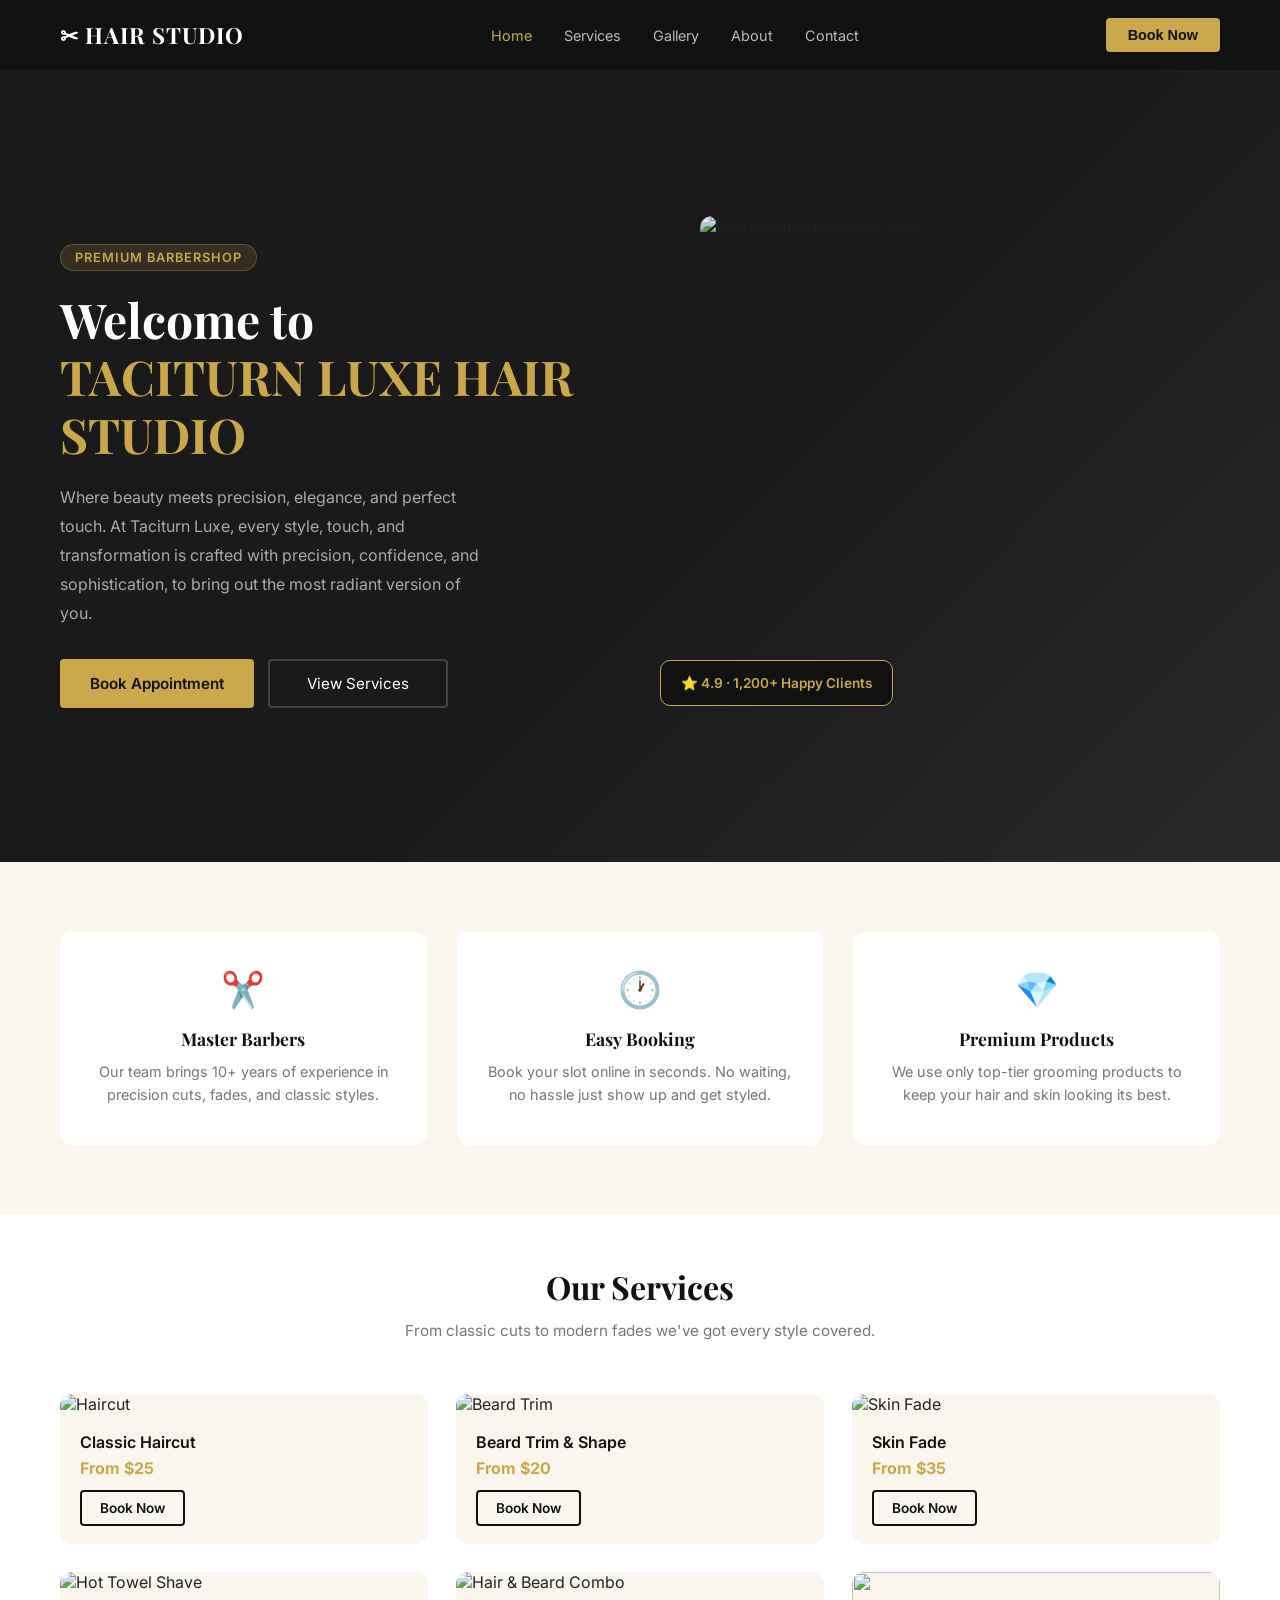
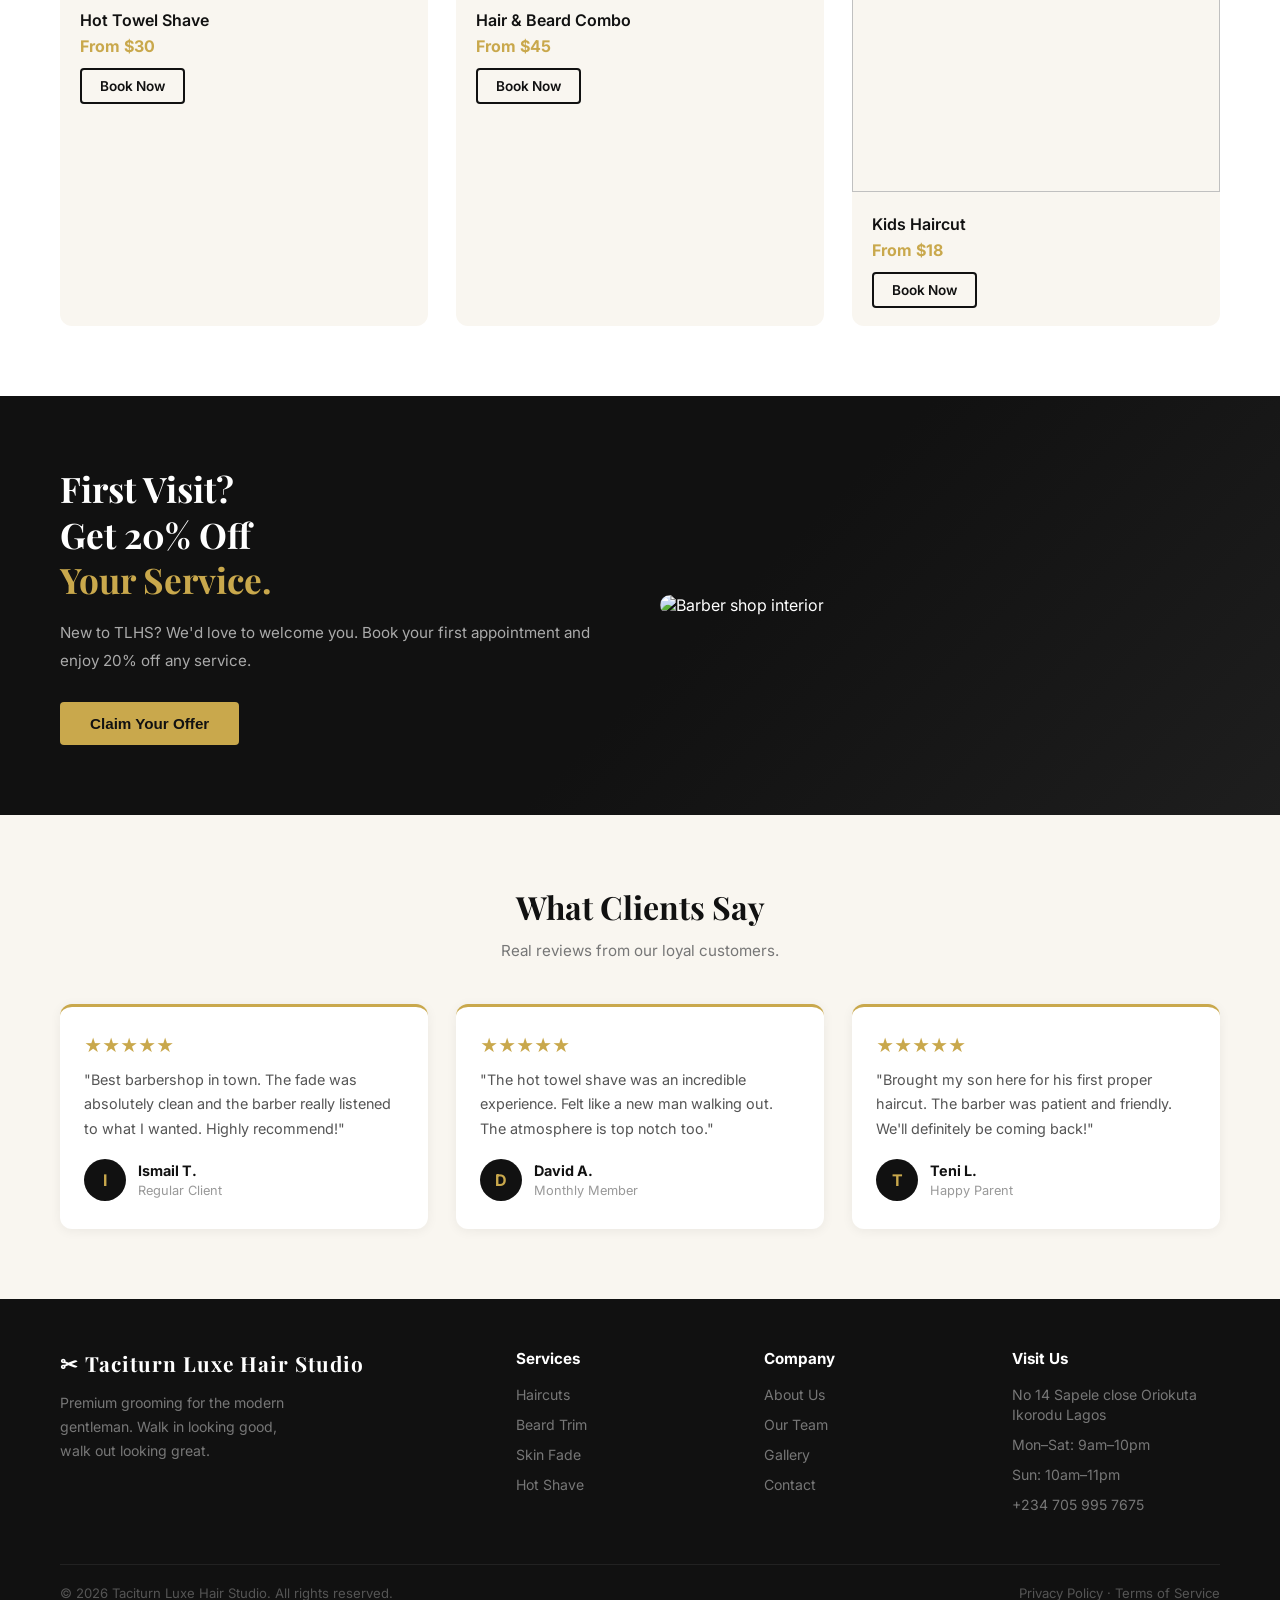
==== index.html @ 25822185 "Add files via upload" ====
<!DOCTYPE html>
<html lang="en">
<head>
  <meta charset="UTF-8" />
  <meta name="viewport" content="width=device-width, initial-scale=1.0" />
  <title>BarberCo — Premium Barbershop</title>
  <link rel="stylesheet" href="style.css" />
  <link href="https://fonts.googleapis.com/css2?family=Playfair+Display:wght@600;700&family=Inter:wght@400;500;600&display=swap" rel="stylesheet" />
</head>
<body>

  <!-- NAV -->
  <nav>
    <span class="logo">✂  HAIR STUDIO</span>
    <ul class="nav-links">
      <li><a href="index.html" class="active">Home</a></li>
      <li><a href="services.html">Services</a></li>
      <li><a href="gallery.html">Gallery</a></li>
      <li><a href="about.html">About</a></li>
      <li><a href="contact.html">Contact</a></li>
    </ul>
    <button class="nav-cta" onclick="location.href='contact.html'">Book Now</button>
    <button class="hamburger" id="hamburger" aria-label="Menu">
      <span></span><span></span><span></span>
    </button>
  </nav>
  <div class="mobile-nav" id="mobileNav">
    <a href="index.html" class="active">Home</a>
    <a href="services.html">Services</a>
    <a href="gallery.html">Gallery</a>
    <a href="about.html">About</a>
    <a href="contact.html">Contact</a>
    <a href="contact.html" class="mob-cta">Book Now ✂</a>
  </div>
  <script>
    const btn = document.getElementById('hamburger');
    const nav = document.getElementById('mobileNav');
    btn.addEventListener('click', () => { btn.classList.toggle('open'); nav.classList.toggle('open'); });
  </script>

  <!-- HERO -->
  <section class="hero">
    <div class="hero-text">
      <span class="hero-tag">Premium Barbershop</span>
      <h1>Welcome to<br><span>TACITURN LUXE HAIR STUDIO</span></h1>
      <p>Where beauty meets precision, elegance, and perfect touch. At Taciturn Luxe,  every style, touch, and transformation is crafted with precision, confidence, and sophistication, to bring out the most radiant version of you.</p>
      <div class="hero-btns">
        <a href="contact.html" class="btn-primary">Book Appointment</a>
        <a href="services.html" class="btn-ghost">View Services</a>
      </div>
    </div>
    <div class="hero-image">
      <img
        src="https://images.unsplash.com/photo-1503951914875-452162b0f3f1?w=700&q=80"
        alt="Professional barber at work"
      />
      <div class="hero-badge">⭐ 4.9 · 1,200+ Happy Clients</div>
    </div>
  </section>

  <!-- FEATURES -->
  <section class="features">
    <div class="feature-card">
      <div class="feature-icon">✂️</div>
      <h3>Master Barbers</h3>
      <p>Our team brings 10+ years of experience in precision cuts, fades, and classic styles.</p>
    </div>
    <div class="feature-card">
      <div class="feature-icon">🕐</div>
      <h3>Easy Booking</h3>
      <p>Book your slot online in seconds. No waiting, no hassle  just show up and get styled.</p>
    </div>
    <div class="feature-card">
      <div class="feature-icon">💎</div>
      <h3>Premium Products</h3>
      <p>We use only top-tier grooming products to keep your hair and skin looking its best.</p>
    </div>
  </section>

  <!-- SERVICES -->
  <div class="section-title">
    <h2>Our Services</h2>
    <p>From classic cuts to modern fades we've got every style covered.</p>
  </div>

  <section class="products">
    <div class="product-card">
      <img src="https://images.unsplash.com/photo-1599351431202-1e0f0137899a?w=500&q=80" alt="Haircut" />
      <div class="product-info">
        <h4>Classic Haircut</h4>
        <div class="price">From $25</div>
        <a href="contact.html" class="btn-outline">Book Now</a>
      </div>
    </div>
    <div class="product-card">
      <img src="https://images.unsplash.com/photo-1621605815971-fbc98d665033?w=500&q=80" alt="Beard Trim" />
      <div class="product-info">
        <h4>Beard Trim & Shape</h4>
        <div class="price">From $20</div>
        <a href="contact.html" class="btn-outline">Book Now</a>
      </div>
    </div>
    <div class="product-card">
      <img src="https://images.unsplash.com/photo-1622286342621-4bd786c2447c?w=500&q=80" alt="Skin Fade" />
      <div class="product-info">
        <h4>Skin Fade</h4>
        <div class="price">From $35</div>
        <a href="contact.html" class="btn-outline">Book Now</a>
      </div>
    </div>
    <div class="product-card">
      <img src="https://images.unsplash.com/photo-1493256338651-d82f7acb2b38?w=500&q=80" alt="Hot Towel Shave" />
      <div class="product-info">
        <h4>Hot Towel Shave</h4>
        <div class="price">From $30</div>
        <a href="contact.html" class="btn-outline">Book Now</a>
      </div>
    </div>
    <div class="product-card">
      <img src="https://images.unsplash.com/photo-1605497788044-5a32c7078486?w=500&q=80" alt="Hair & Beard Combo" />
      <div class="product-info">
        <h4>Hair & Beard Combo</h4>
        <div class="price">From $45</div>
        <a href="contact.html" class="btn-outline">Book Now</a>
      </div>
    </div>
    <div class="product-card">
      <img src=".//images/kid are cut.jpg" />
      <div class="product-info">
        <h4>Kids Haircut</h4>
        <div class="price">From $18</div>
        <a href="contact.html" class="btn-outline">Book Now</a>
      </div>
    </div>
  </section>

  <!-- PROMO BANNER -->
  <section class="promo">
    <div class="promo-text">
      <h2>First Visit?<br>Get 20% Off<br><span>Your Service.</span></h2>
      <p>New to TLHS? We'd love to welcome you. Book your first appointment and enjoy 20% off any service.</p>
      <button class="btn-light">Claim Your Offer</button>
    </div>
    <div class="promo-image">
      <img
        src="https://images.unsplash.com/photo-1585747860715-2ba37e788b70?w=700&q=80"
        alt="Barber shop interior"
        />
    </div>
  </section>

  <!-- TESTIMONIALS -->
  <section class="testimonials">
    <div class="section-title" style="padding:0;">
      <h2>What Clients Say</h2>
      <p>Real reviews from our loyal customers.</p>
    </div>
    <div class="testimonials-grid">
      <div class="testimonial-card">
        <div class="stars">★★★★★</div>
        <p>"Best barbershop in town. The fade was absolutely clean and the barber really listened to what I wanted. Highly recommend!"</p>
        <div class="reviewer">
          <div class="reviewer-avatar">I</div>
          <div class="reviewer-info">
            <strong>Ismail T.</strong>
            <span>Regular Client</span>
          </div>
        </div>
      </div>
      <div class="testimonial-card">
        <div class="stars">★★★★★</div>
        <p>"The hot towel shave was an incredible experience. Felt like a new man walking out. The atmosphere is top notch too."</p>
        <div class="reviewer">
          <div class="reviewer-avatar">D</div>
          <div class="reviewer-info">
            <strong>David A.</strong>
            <span>Monthly Member</span>
          </div>
        </div>
      </div>
      <div class="testimonial-card">
        <div class="stars">★★★★★</div>
        <p>"Brought my son here for his first proper haircut. The barber was patient and friendly. We'll definitely be coming back!"</p>
        <div class="reviewer">
          <div class="reviewer-avatar">T</div>
          <div class="reviewer-info">
            <strong>Teni L.</strong>
            <span>Happy Parent</span>
          </div>
        </div>
      </div>
    </div>
  </section>

  <!-- FOOTER -->
  <footer>
    <div class="footer-grid">
      <div class="footer-brand">
        <span class="logo">✂ Taciturn Luxe Hair Studio</span>
        <p>Premium grooming for the modern gentleman. Walk in looking good, walk out looking great.</p>
      </div>
      <div>
        <h5>Services</h5>
        <ul>
          <li><a href="gallery-haircuts.html">Haircuts</a></li>
          <li><a href="gallery-beards.html">Beard Trim</a></li>
          <li><a href="gallery-fades.html">Skin Fade</a></li>
          <li><a href="services.html">Hot Shave</a></li>
        </ul>
      </div>
      <div>
        <h5>Company</h5>
        <ul>
          <li><a href="about.html">About Us</a></li>
          <li><a href="about.html">Our Team</a></li>
          <li><a href="gallery.html">Gallery</a></li>
          <li><a href="contact.html">Contact</a></li>
        </ul>
      </div>
      <div>
        <h5>Visit Us</h5>
        <ul>
          <li><a href="#">No 14 Sapele close Oriokuta Ikorodu  Lagos</a></li>
          <li><a href="#">Mon–Sat: 9am–10pm</a></li>
          <li><a href="#">Sun: 10am–11pm</a></li>
          <li><a href="#">+234 705 995 7675</a></li>
        </ul>
      </div>
    </div>
    <div class="footer-bottom">
      <span>© 2026 Taciturn Luxe Hair Studio. All rights reserved.</span>
      <span>Privacy Policy · Terms of Service</span>
    </div>
  </footer>

</body>
</html>
---- style.css ----
* {
  margin: 0;
  padding: 0;
  box-sizing: border-box;
}

body {
  font-family: 'Inter', sans-serif;
  color: #222;
  background: #fff;
}

h1, h2, h3 {
  font-family: 'Playfair Display', serif;
}

/* NAV */
nav {
  display: flex;
  align-items: center;
  justify-content: space-between;
  padding: 18px 60px;
  background: #111;
  position: sticky;
  top: 0;
  z-index: 100;
}

.logo {
  font-size: 1.4rem;
  font-weight: 700;
  color: #fff;
  letter-spacing: 1px;
  font-family: 'Playfair Display', serif;
}

.nav-links {
  display: flex;
  gap: 32px;
  list-style: none;
}

.nav-links a {
  color: #bbb;
  text-decoration: none;
  font-size: 0.9rem;
  transition: color 0.2s;
}

.nav-links a:hover, .nav-links a.active { color: #c9a84c; }

.nav-links li {
  position: relative;
}

.nav-links li.dropdown > a::after {
  content: " ▼";
  font-size: 0.75rem;
  margin-left: 4px;
}

.nav-links .dropdown {
  position: absolute;
  top: calc(100% + 8px);
  left: 0;
  background: #111;
  border-radius: 10px;
  padding: 10px 0;
  min-width: 220px;
  list-style: none;
  box-shadow: 0 18px 40px rgba(0,0,0,0.25);
  opacity: 0;
  visibility: hidden;
  transform: translateY(10px);
  transition: opacity 0.2s ease, transform 0.2s ease, visibility 0.2s;
  z-index: 200;
}

.nav-links li:hover > .dropdown,
.nav-links li:focus-within > .dropdown {
  opacity: 1;
  visibility: visible;
  transform: translateY(0);
}

.nav-links .dropdown li {
  width: 100%;
}

.nav-links .dropdown a {
  display: block;
  padding: 10px 18px;
  color: #bbb;
  white-space: nowrap;
  font-size: 0.9rem;
  transition: background 0.2s, color 0.2s;
}

.nav-links .dropdown a:hover {
  background: rgba(201,168,76,0.12);
  color: #fff;
}

.mobile-nav .mobile-sub-link {
  padding-left: 18px;
  font-size: 0.92rem;
  color: #ddd;
}

.mobile-nav .mobile-sub-link:hover {
  color: #fff;
}

.nav-cta {
  background: #c9a84c;
  color: #111;
  border: none;
  padding: 9px 22px;
  border-radius: 4px;
  cursor: pointer;
  font-size: 0.9rem;
  font-weight: 600;
  transition: background 0.2s;
}

.nav-cta:hover { background: #b8943e; }

/* HERO */
.hero {
  display: grid;
  grid-template-columns: 1fr 1fr;
  align-items: center;
  min-height: 88vh;
  padding: 60px 60px 40px;
  background: linear-gradient(135deg, #1a1a1a 55%, #2a2a2a 100%);
  gap: 40px;
}

.hero-tag {
  display: inline-block;
  background: rgba(201,168,76,0.15);
  color: #c9a84c;
  border: 1px solid rgba(201,168,76,0.3);
  padding: 5px 14px;
  border-radius: 20px;
  font-size: 0.8rem;
  font-weight: 600;
  letter-spacing: 1px;
  text-transform: uppercase;
  margin-bottom: 20px;
}

.hero-text h1 {
  font-size: 3rem;
  line-height: 1.2;
  color: #fff;
  margin-bottom: 20px;
}

.hero-text h1 span { color: #c9a84c; }

.hero-text p {
  color: #aaa;
  font-size: 1rem;
  max-width: 420px;
  margin-bottom: 32px;
  line-height: 1.8;
}

.hero-btns {
  display: flex;
  gap: 14px;
  flex-wrap: wrap;
}  

.hero-btns a {
  display: inline-flex;
  align-items: center;
  justify-content: center;
  text-decoration: none;
  min-width: 180px;
}

.btn-primary {
  background: #c9a84c;
  color: #111;
  padding: 13px 30px;
  border: none;
  border-radius: 4px;
  font-size: 0.95rem;
  font-weight: 600;
  cursor: pointer;
  transition: background 0.2s;
}

.btn-primary:hover { background: #b8943e; }

.btn-ghost {
  background: transparent;
  color: #fff;
  padding: 13px 30px;
  border: 2px solid #444;
  border-radius: 4px;
  font-size: 0.95rem;
  cursor: pointer;
  transition: border-color 0.2s, color 0.2s;
}

.btn-ghost:hover { border-color: #c9a84c; color: #c9a84c; }

.hero-image {
  position: relative;
  display: flex;
  justify-content: center;
  align-items: flex-end;
}

.hero-image img {
  width: 100%;
  max-width: 480px;
  border-radius: 12px;
  object-fit: cover;
  height: 520px;
  filter: brightness(0.92);
}

.hero-badge {
  position: absolute;
  bottom: 30px;
  left: 0;
  background: #111;
  border: 1px solid #c9a84c;
  border-radius: 10px;
  padding: 14px 20px;
  font-size: 0.85rem;
  color: #c9a84c;
  font-weight: 600;
}

/* FEATURES */
.features {
  display: grid;
  grid-template-columns: repeat(3, 1fr);
  gap: 30px;
  padding: 70px 60px;
  background: #f9f6f0;
}

.feature-card {
  text-align: center;
  padding: 36px 24px;
  border-radius: 12px;
  background: #fff;
  border-bottom: 3px solid transparent;
  transition: border-color 0.2s, box-shadow 0.2s, transform 3s ease;
}

.feature-card:hover {
  border-color: #c9a84c;
  box-shadow: 0 6px 24px rgba(0,0,0,0.08);
  transform: translateY(-5px);
}

.feature-icon {
  font-size: 2.2rem;
  margin-bottom: 16px;
}

.feature-card h3 {
  font-size: 1.1rem;
  color: #111;
  margin-bottom: 10px;
}

.feature-card p {
  color: #777;
  font-size: 0.9rem;
  line-height: 1.6;
}

/* SECTION TITLE */
.section-title {
  text-align: center;
  padding: 50px 60px 10px;
}

.section-title h2 {
  font-size: 2rem;
  color: #111;
  margin-bottom: 10px;
}

.section-title p {
  color: #777;
  font-size: 0.95rem;
  max-width: 500px;
  margin: 0 auto;
  line-height: 1.7;
}

/* SERVICES */
.products {
  display: grid;
  grid-template-columns: repeat(3, 1fr);
  gap: 28px;
  padding: 40px 60px 70px;
  background: #fff;
}

.product-card {
  border-radius: 12px;
  overflow: hidden;
  background: #f9f6f0;
  transition: transform 0.2s, box-shadow 0.2s;
}

.product-card:hover {
  transform: translateY(-4px);
  box-shadow: 0 8px 28px rgba(0,0,0,0.12);
}

.product-card img {
  width: 100%;
  height: 220px;
  object-fit: cover;
}

.product-info {
  padding: 18px 20px;
}

.product-info h4 {
  font-size: 1rem;
  color: #111;
  margin-bottom: 6px;
  font-weight: 600;
}

.product-info .price {
  color: #c9a84c;
  font-weight: 700;
  font-size: 1rem;
  margin-bottom: 12px;
}

.btn-outline {
  border: 2px solid #111;
  background: transparent;
  color: #111;
  padding: 8px 18px;
  border-radius: 4px;
  font-size: 0.85rem;
  font-weight: 600;
  cursor: pointer;
  transition: all 0.2s;
  text-decoration: none;
  display: inline-block;
}

.btn-outline:hover {
  background: #111;
  color: #fff;
  text-decoration: none;
}

/* PROMO BANNER */
.promo {
  display: grid;
  grid-template-columns: 1fr 1fr;
  align-items: center;
  gap: 40px;
  padding: 70px 60px;
  background: linear-gradient(135deg, #111 55%, #1e1e1e 100%);
  color: #fff;
}

.promo-text h2 {
  font-size: 2.2rem;
  margin-bottom: 16px;
  line-height: 1.3;
  color: #fff;
}

.promo-text h2 span { color: #c9a84c; }

.promo-text p {
  color: #aaa;
  font-size: 0.95rem;
  line-height: 1.8;
  margin-bottom: 28px;
}

.btn-light {
  background: #c9a84c;
  color: #111;
  padding: 13px 30px;
  border: none;
  border-radius: 4px;
  font-size: 0.95rem;
  font-weight: 600;
  cursor: pointer;
  transition: background 0.2s;
}

.btn-light:hover { background: #b8943e; }

.promo-image img {
  width: 100%;
  border-radius: 12px;
  object-fit: cover;
  max-height: 360px;
}

/* TESTIMONIALS */
.testimonials {
  padding: 70px 60px;
  background: #f9f6f0;
}

.testimonials-grid {
  display: grid;
  grid-template-columns: repeat(3, 1fr);
  gap: 28px;
  margin-top: 40px;
}

.testimonial-card {
  background: #fff;
  border-radius: 12px;
  padding: 28px 24px;
  box-shadow: 0 2px 12px rgba(0,0,0,0.06);
  border-top: 3px solid #c9a84c;
}

.stars { color: #c9a84c; font-size: 1.1rem; margin-bottom: 12px; }

.testimonial-card p {
  color: #555;
  font-size: 0.9rem;
  line-height: 1.7;
  margin-bottom: 18px;
}

.reviewer {
  display: flex;
  align-items: center;
  gap: 12px;
}

.reviewer-avatar {
  width: 42px;
  height: 42px;
  border-radius: 50%;
  background: #111;
  display: flex;
  align-items: center;
  justify-content: center;
  color: #c9a84c;
  font-weight: 700;
  font-size: 1rem;
}

.reviewer-info strong { display: block; font-size: 0.9rem; color: #111; }
.reviewer-info span { font-size: 0.8rem; color: #999; }

/* FOOTER */
footer {
  background: #111;
  color: #bbb;
  padding: 50px 60px 24px;
}

.footer-grid {
  display: grid;
  grid-template-columns: 2fr 1fr 1fr 1fr;
  gap: 40px;
  margin-bottom: 40px;
}

.footer-brand .logo { font-size: 1.3rem; display: block; margin-bottom: 14px; }

.footer-brand p {
  font-size: 0.88rem;
  color: #777;
  line-height: 1.7;
  max-width: 240px;
}

footer h5 {
  color: #fff;
  font-size: 0.95rem;
  margin-bottom: 16px;
}

footer ul { list-style: none; }

footer ul li { margin-bottom: 10px; }

footer ul li a {
  color: #777;
  text-decoration: none;
  font-size: 0.88rem;
  transition: color 0.2s;
}

footer ul li a:hover { color: #c9a84c; }

.footer-bottom {
  border-top: 1px solid #222;
  padding-top: 20px;
  display: flex;
  justify-content: space-between;
  align-items: center;
  font-size: 0.82rem;
  color: #555;
}

/* HAMBURGER */
.hamburger {
  display: none;
  flex-direction: column;
  gap: 5px;
  cursor: pointer;
  background: none;
  border: none;
  padding: 4px;
}
.hamburger span {
  display: block;
  width: 24px;
  height: 2px;
  background: #fff;
  border-radius: 2px;
  transition: all 0.3s;
}
.hamburger.open span:nth-child(1) { transform: translateY(7px) rotate(45deg); }
.hamburger.open span:nth-child(2) { opacity: 0; }
.hamburger.open span:nth-child(3) { transform: translateY(-7px) rotate(-45deg); }

.mobile-nav {
  display: none;
  flex-direction: column;
  background: #111;
  padding: 0 24px;
  max-height: 0;
  overflow: hidden;
  transition: max-height 0.35s ease, padding 0.3s;
}
.mobile-nav.open {
  max-height: 400px;
  padding: 16px 24px 20px;
}
.mobile-nav a {
  color: #bbb;
  text-decoration: none;
  font-size: 1rem;
  font-weight: 500;
  padding: 12px 0;
  border-bottom: 1px solid #222;
  transition: color 0.2s;
}
.mobile-nav a:last-child { border-bottom: none; }
.mobile-nav a:hover, .mobile-nav a.active { color: #c9a84c; }
.mobile-nav .mob-cta {
  margin-top: 14px;
  background: #c9a84c;
  color: #111;
  text-align: center;
  padding: 12px;
  border-radius: 4px;
  font-weight: 700;
  border-bottom: none;
}

/* RESPONSIVE */
@media (max-width: 900px) {
  nav { padding: 16px 24px; }
  .nav-links, .nav-cta { display: none; }
  .hamburger { display: flex; }
  .mobile-nav { display: flex; }
  .hero, .promo { grid-template-columns: 1fr; padding: 40px 24px; }
  .hero-text h1 { font-size: 2rem; }
  .hero-image img { height: 320px; }
  .hero-btns { flex-direction: column; align-items: stretch; }
  .hero-btns a { width: 100%; }
  .features, .products, .testimonials-grid { grid-template-columns: 1fr; }
  .features, .products { padding: 40px 24px; }
  .section-title { padding: 40px 24px 10px; }
  .testimonials { padding: 40px 24px; }
  .footer-grid { grid-template-columns: 1fr 1fr; }
  footer { padding: 40px 24px 20px; }
}
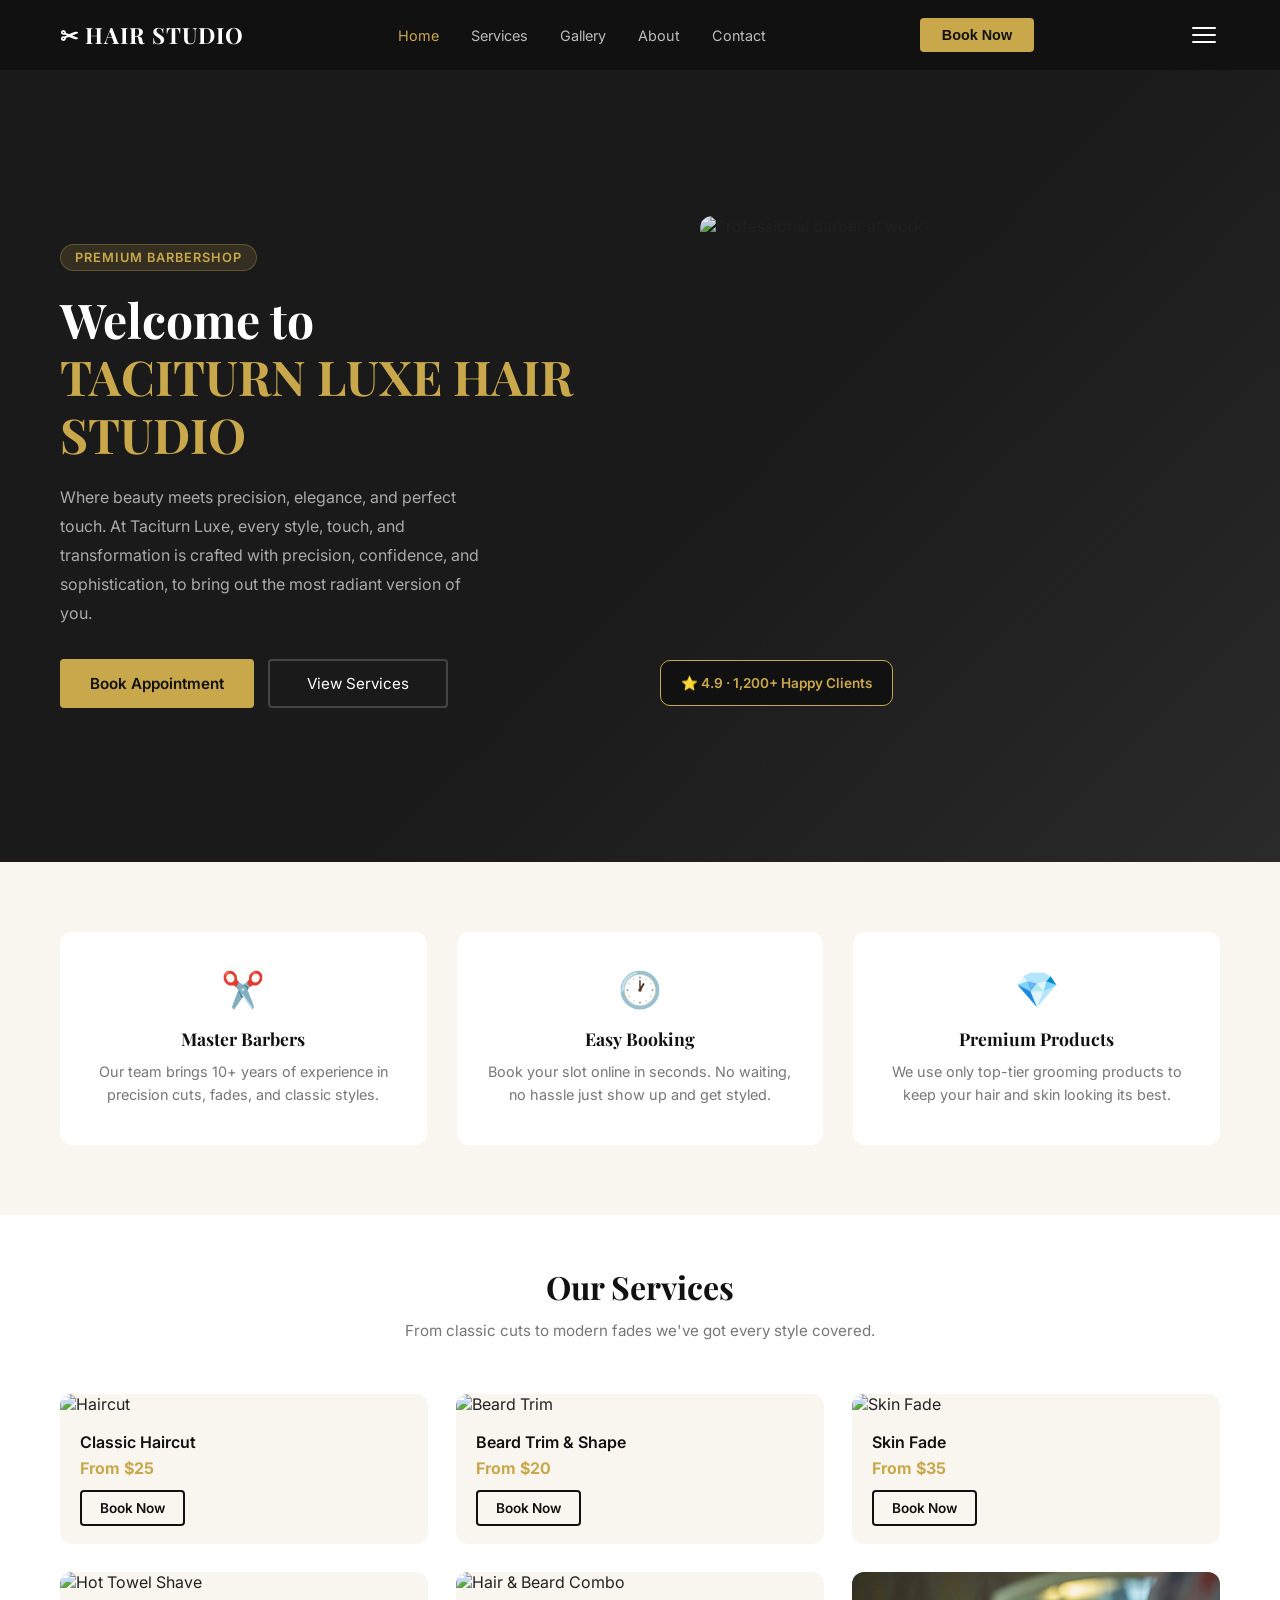
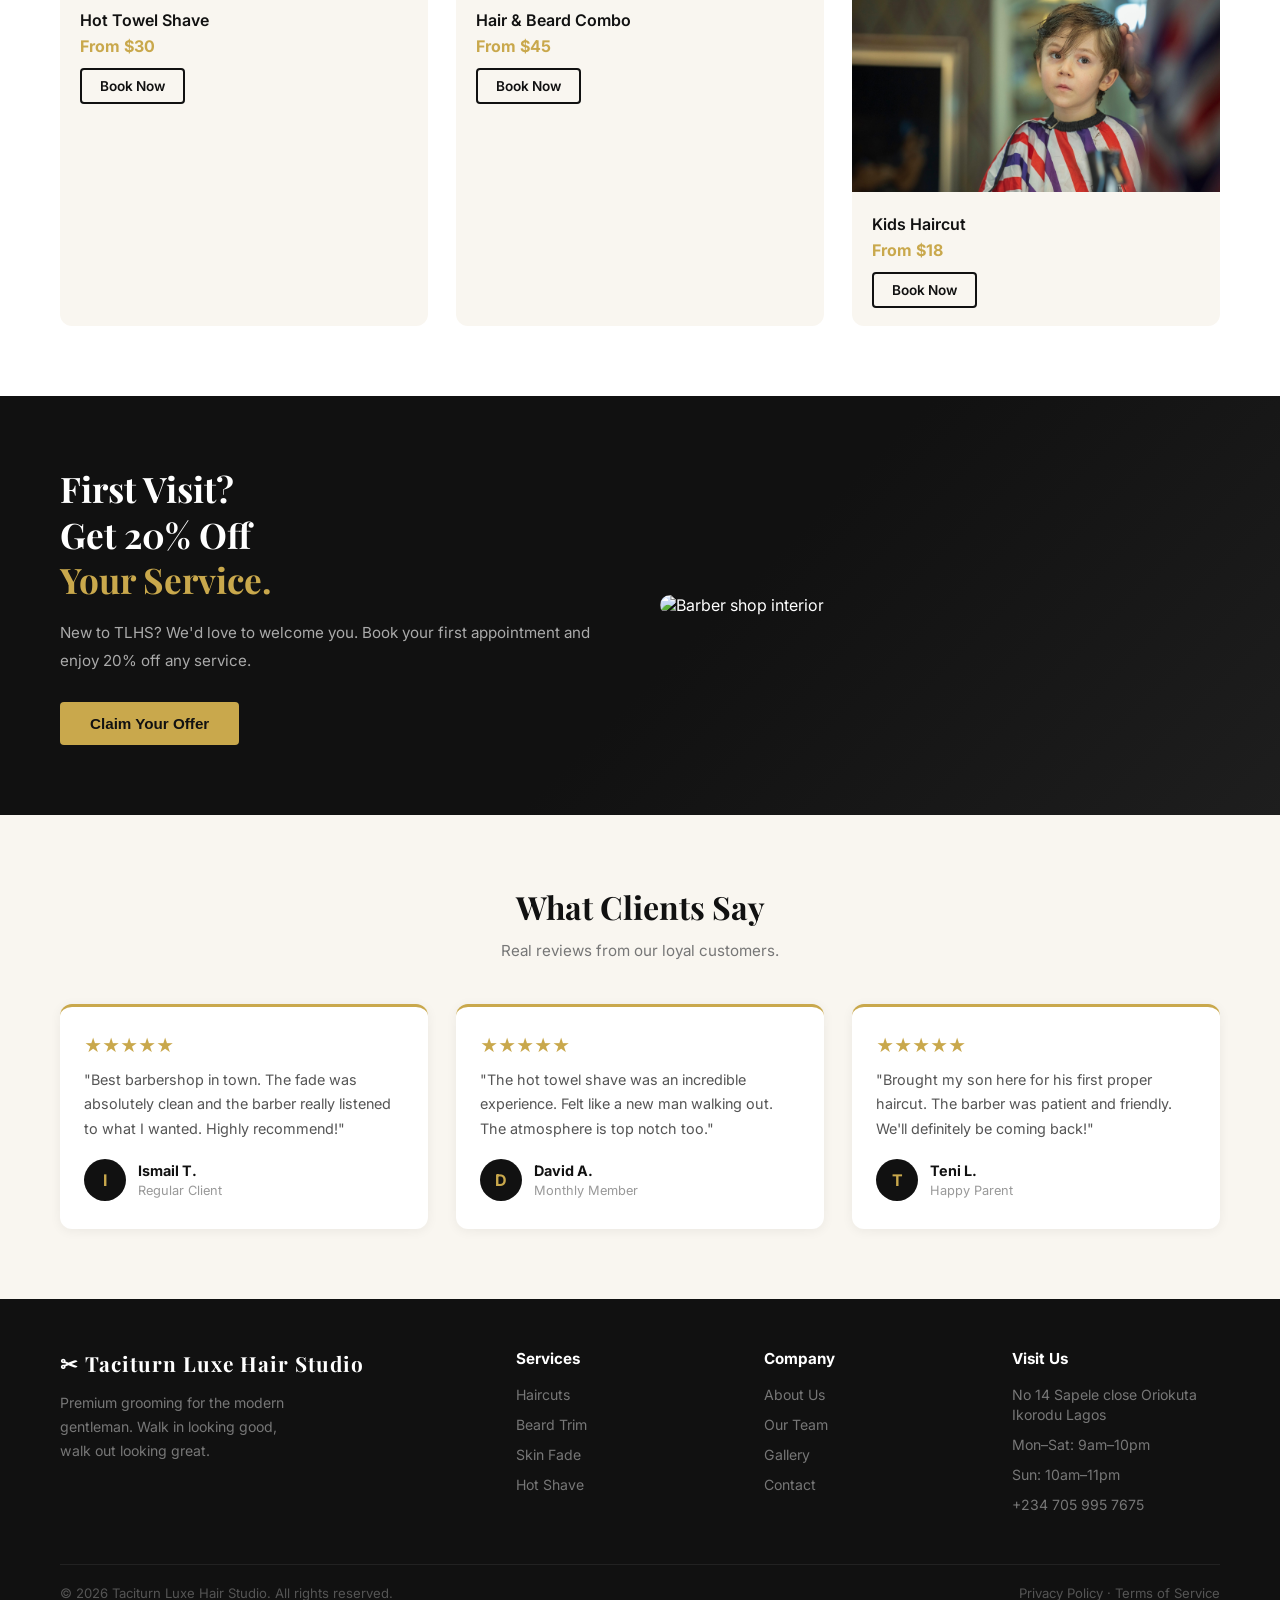
==== commit a0f5abba: "Made hamburger menu a fullscreen overlay" ====
--- a/index.html
+++ b/index.html
@@ -25,12 +25,14 @@
     </button>
   </nav>
   <div class="mobile-nav" id="mobileNav">
-    <a href="index.html" class="active">Home</a>
-    <a href="services.html">Services</a>
-    <a href="gallery.html">Gallery</a>
-    <a href="about.html">About</a>
-    <a href="contact.html">Contact</a>
-    <a href="contact.html" class="mob-cta">Book Now ✂</a>
+    <div class="mobile-nav-inner">
+      <a href="index.html" class="active">Home</a>
+      <a href="services.html">Services</a>
+      <a href="gallery.html">Gallery</a>
+      <a href="about.html">About</a>
+      <a href="contact.html">Contact</a>
+      <a href="contact.html" class="mob-cta">Book Now ✂</a>
+    </div>
   </div>
   <script>
     const btn = document.getElementById('hamburger');
--- a/style.css
+++ b/style.css
@@ -517,7 +517,7 @@
 
 /* HAMBURGER */
 .hamburger {
-  display: none;
+  display: flex;
   flex-direction: column;
   gap: 5px;
   cursor: pointer;
@@ -539,45 +539,67 @@
 
 .mobile-nav {
   display: none;
+  position: fixed;
+  top: 0;
+  left: 0;
+  width: 100%;
+  height: 100%;
+  background: rgba(0,0,0,0.5);
+  z-index: 99;
+}
+.mobile-nav.open {
+  display: flex;
+}
+.mobile-nav-inner {
+  display: flex;
   flex-direction: column;
   background: #111;
-  padding: 0 24px;
-  max-height: 0;
-  overflow: hidden;
-  transition: max-height 0.35s ease, padding 0.3s;
-}
-.mobile-nav.open {
-  max-height: 400px;
-  padding: 16px 24px 20px;
-}
-.mobile-nav a {
+  padding: 80px 24px 30px;
+  width: 100%;
+  max-height: 100%;
+  overflow-y: auto;
+}
+.mobile-nav-inner a {
   color: #bbb;
   text-decoration: none;
-  font-size: 1rem;
+  font-size: 1.1rem;
   font-weight: 500;
-  padding: 12px 0;
+  padding: 14px 0;
   border-bottom: 1px solid #222;
   transition: color 0.2s;
 }
-.mobile-nav a:last-child { border-bottom: none; }
-.mobile-nav a:hover, .mobile-nav a.active { color: #c9a84c; }
-.mobile-nav .mob-cta {
-  margin-top: 14px;
+.mobile-nav-inner a:last-child { border-bottom: none; }
+.mobile-nav-inner a:hover, .mobile-nav-inner a.active { color: #c9a84c; }
+.mobile-nav-inner .mob-cta {
+  margin-top: 16px;
   background: #c9a84c;
   color: #111;
   text-align: center;
-  padding: 12px;
+  padding: 14px;
   border-radius: 4px;
   font-weight: 700;
   border-bottom: none;
+  font-size: 1rem;
 }
 
 /* RESPONSIVE */
+@media (max-width: 1024px) {
+  .hero { min-height: auto; padding: 50px 40px; }
+  .hero-text h1 { font-size: 2.4rem; }
+  .about-story { padding: 60px 40px; gap: 40px; }
+  .stats-bar { padding: 40px 40px; }
+  .team-section { padding: 50px 40px; }
+  .services-full { padding: 50px 40px; }
+  .page-hero { padding: 60px 40px; }
+  .page-hero h1 { font-size: 2.4rem; }
+  .contact-section { padding: 60px 40px; gap: 40px; }
+}
+
 @media (max-width: 900px) {
   nav { padding: 16px 24px; }
   .nav-links, .nav-cta { display: none; }
   .hamburger { display: flex; }
-  .mobile-nav { display: flex; }
+  .mobile-nav { display: none; }
   .hero, .promo { grid-template-columns: 1fr; padding: 40px 24px; }
   .hero-text h1 { font-size: 2rem; }
   .hero-image img { height: 320px; }
@@ -590,3 +612,35 @@
   .footer-grid { grid-template-columns: 1fr 1fr; }
   footer { padding: 40px 24px 20px; }
 }
+
+@media (max-width: 600px) {
+  .hero-text h1 { font-size: 1.6rem; }
+  .hero-text p { font-size: 0.9rem; }
+  .hero-image img { height: 240px; }
+  .hero, .promo { padding: 30px 18px; }
+  .features, .products { padding: 30px 18px; gap: 20px; }
+  .section-title { padding: 30px 18px 10px; }
+  .section-title h2 { font-size: 1.5rem; }
+  .testimonials { padding: 30px 18px; }
+  .footer-grid { grid-template-columns: 1fr; gap: 24px; }
+  footer { padding: 30px 18px 16px; }
+  .page-hero { padding: 40px 18px; }
+  .page-hero h1 { font-size: 1.8rem; }
+  .page-hero p { font-size: 0.9rem; }
+  .about-story { padding: 30px 18px; }
+  .about-story img { height: 260px; }
+  .about-story-text h2 { font-size: 1.5rem; }
+  .stats-bar { grid-template-columns: 1fr 1fr; padding: 30px 18px; gap: 14px; }
+  .stat h3 { font-size: 1.8rem; }
+  .team-section { padding: 30px 18px; }
+  .team-section h2 { font-size: 1.5rem; }
+  .services-full { padding: 30px 18px; }
+  .service-detail h2 { font-size: 1.4rem; }
+  .contact-section { padding: 30px 18px; gap: 30px; }
+  .contact-info h2 { font-size: 1.4rem; }
+  .booking-form { padding: 20px 16px; }
+  .booking-form h2 { font-size: 1.4rem; }
+  .promo-text h2 { font-size: 1.5rem; }
+  .btn-primary, .btn-ghost, .btn-light { padding: 11px 22px; font-size: 0.85rem; }
+  .footer-bottom { flex-direction: column; gap: 8px; text-align: center; }
+}
